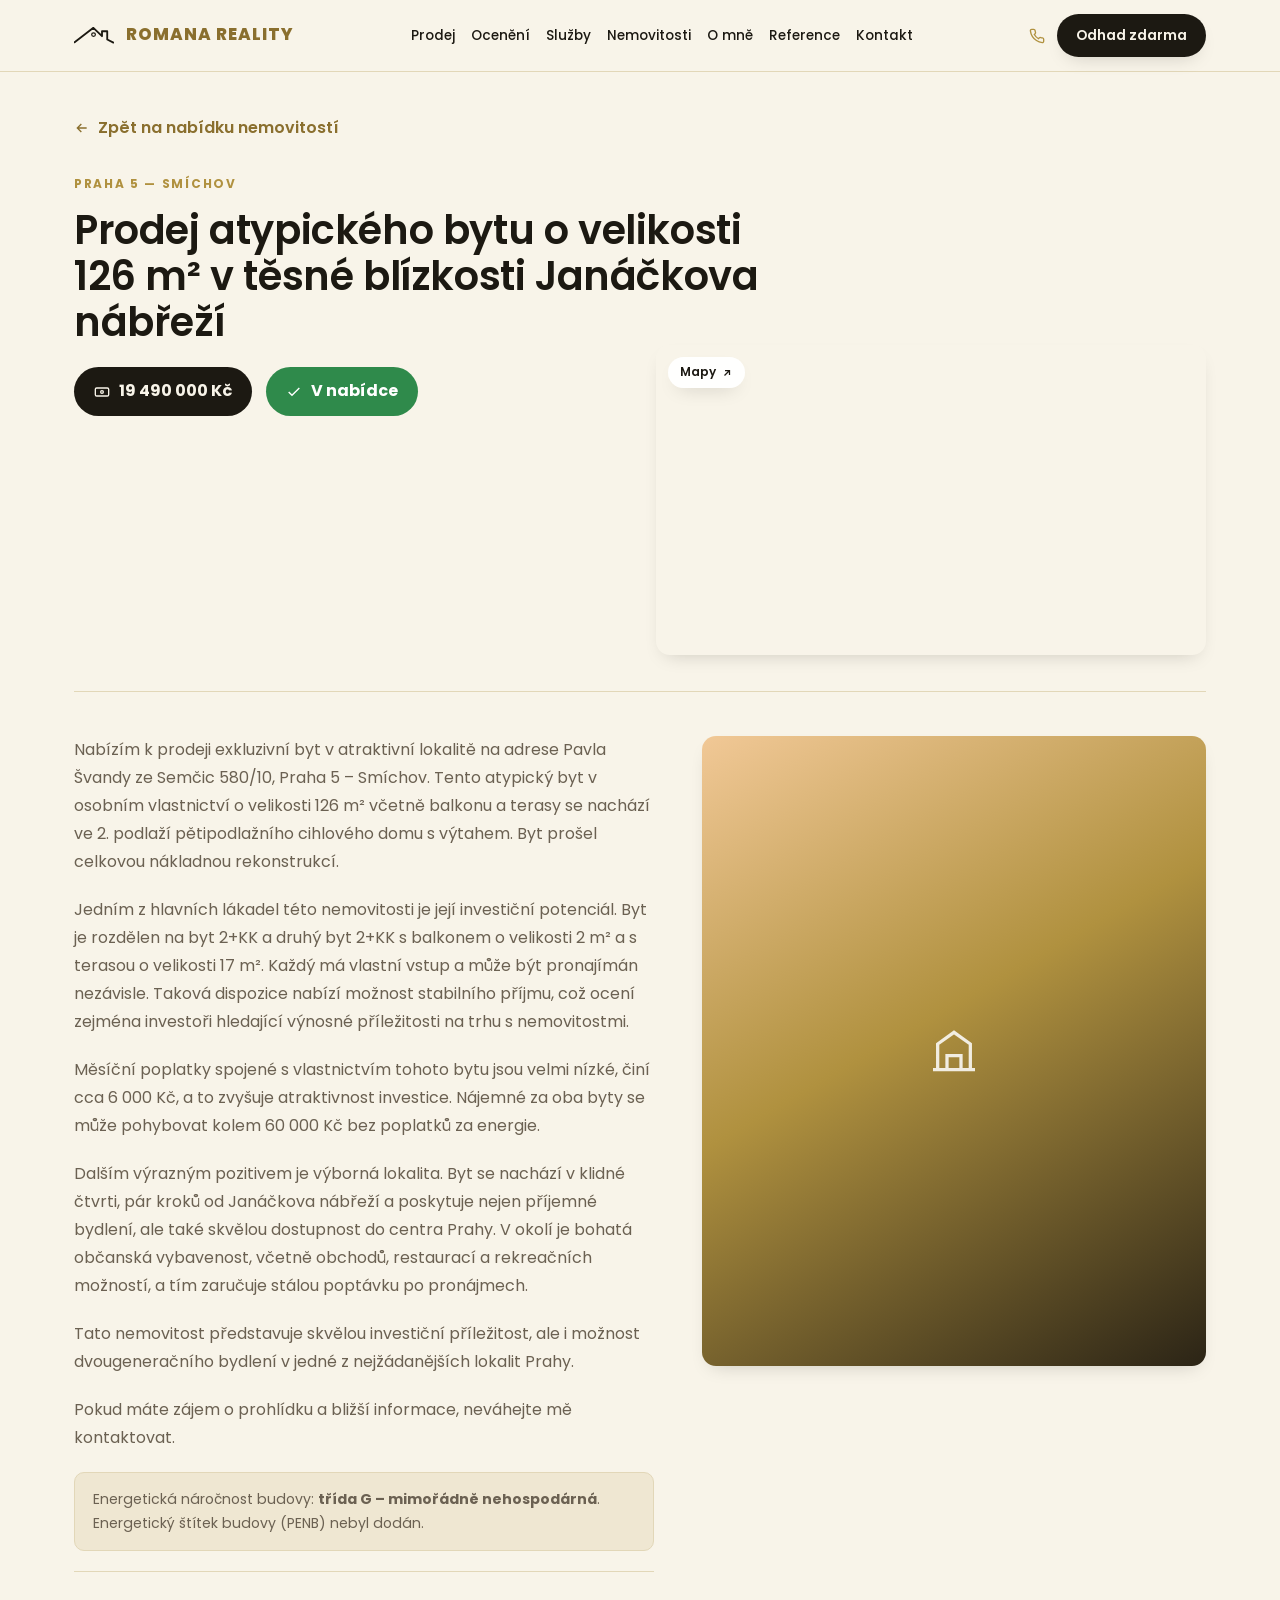
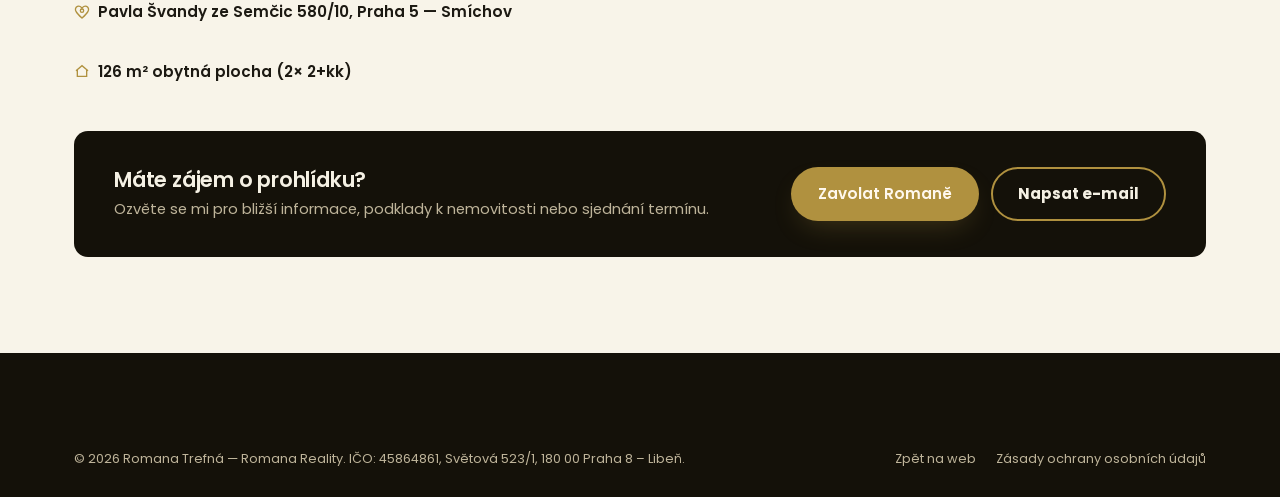
==== nemovitost-smichov-atypicky-byt.html @ fb4f18b0 "Fix header wrapping, make secondary CTA bolder, add property detail pages Tightens header spacing at" ====
<!doctype html>
<html lang="cs">
<head>
<meta charset="UTF-8" />
<meta name="viewport" content="width=device-width, initial-scale=1" />
<title>Prodej atypického bytu 126 m² u Janáčkova nábřeží | Romana Reality</title>
<meta name="description" content="Atypický byt 126 m² v osobním vlastnictví na adrese Pavla Švandy ze Semčic 580/10, Praha 5 – Smíchov. Rozdělen na dvě jednotky 2+kk s balkonem a terasou, pár kroků od Janáčkova nábřeží. Cena 19 490 000 Kč." />
<meta name="robots" content="index, follow" />
<link rel="canonical" href="https://www.romanareality.cz/nemovitost-smichov-atypicky-byt.html" />
<meta property="og:type" content="website" />
<meta property="og:title" content="Prodej atypického bytu 126 m² u Janáčkova nábřeží" />
<meta property="og:description" content="Atypický byt 126 m² v cihlovém domě s výtahem, Pavla Švandy ze Semčic 580/10, Praha 5 – Smíchov. Rozdělen na dvě jednotky 2+kk s balkonem a terasou." />
<meta property="og:url" content="https://www.romanareality.cz/nemovitost-smichov-atypicky-byt.html" />
<link rel="preconnect" href="https://fonts.googleapis.com" />
<link rel="preconnect" href="https://fonts.gstatic.com" crossorigin />
<link href="https://fonts.googleapis.com/css2?family=Poppins:ital,wght@0,300;0,400;0,500;0,600;0,700;0,800;0,900;1,500&display=swap" rel="stylesheet" />
<link rel="stylesheet" href="css/style.css" />
<link rel="stylesheet" href="css/property.css" />
<link rel="icon" href="data:image/svg+xml,%3Csvg xmlns='http://www.w3.org/2000/svg' viewBox='0 0 64 64'%3E%3Crect width='64' height='64' rx='14' fill='%23f8f4e9'/%3E%3Cpath d='M8 42 L32 13 L44 27 L44 19 L52 19 L52 34 L59 41' stroke='%23b0913f' stroke-width='5' fill='none' stroke-linecap='round' stroke-linejoin='round'/%3E%3Ccircle cx='32' cy='20' r='3.5' stroke='%23b0913f' stroke-width='3' fill='none'/%3E%3C/svg%3E" />

<script type="application/ld+json">
{
  "@context": "https://schema.org",
  "@type": "Apartment",
  "name": "Atypický byt 126 m² u Janáčkova nábřeží",
  "description": "Atypický byt 126 m² v osobním vlastnictví, rozdělen na dvě jednotky 2+kk s balkonem a terasou. Cihlový dům s výtahem, Pavla Švandy ze Semčic 580/10, Praha 5 – Smíchov.",
  "floorSize": { "@type": "QuantitativeValue", "value": "126", "unitCode": "MTK" },
  "address": {
    "@type": "PostalAddress",
    "streetAddress": "Pavla Švandy ze Semčic 580/10",
    "addressLocality": "Praha 5 – Smíchov",
    "addressCountry": "CZ"
  },
  "offers": {
    "@type": "Offer",
    "price": "19490000",
    "priceCurrency": "CZK",
    "availability": "https://schema.org/InStock",
    "url": "https://www.romanareality.cz/nemovitost-smichov-atypicky-byt.html"
  }
}
</script>
</head>
<body>

<header class="site-header">
  <div class="container">
    <a href="index.html" class="brand">
      <svg class="brand__icon" viewBox="0 0 130 55" fill="none" xmlns="http://www.w3.org/2000/svg" aria-hidden="true">
        <path d="M2 48 L63 1 L91 28 L91 12 L108 12 L108 39 L128 49" stroke="currentColor" stroke-width="6" stroke-linecap="round" stroke-linejoin="round"/>
        <circle cx="63.5" cy="23" r="6" stroke="currentColor" stroke-width="4"/>
      </svg>
      <span>
        <span class="brand__name">Romana Reality</span>
        <span class="brand__tag">20 let na realitním trhu</span>
      </span>
    </a>
    <nav class="main-nav" id="mainNav" aria-label="Hlavní navigace">
      <a href="index.html#prodej">Prodej</a>
      <a href="index.html#oceneni">Ocenění</a>
      <a href="index.html#sluzby">Služby</a>
      <a href="index.html#nemovitosti">Nemovitosti</a>
      <a href="index.html#o-mne">O mně</a>
      <a href="index.html#reference">Reference</a>
      <a href="index.html#kontakt">Kontakt</a>
    </nav>
    <div class="header-actions">
      <a class="header-phone" href="tel:+420720347693">
        <svg width="16" height="16" viewBox="0 0 24 24" fill="none" stroke="currentColor" stroke-width="2"><path d="M22 16.9v3a2 2 0 0 1-2.2 2 19.8 19.8 0 0 1-8.6-3.1 19.5 19.5 0 0 1-6-6A19.8 19.8 0 0 1 2.1 4.2 2 2 0 0 1 4.1 2h3a2 2 0 0 1 2 1.7c.1.9.3 1.8.6 2.7a2 2 0 0 1-.5 2.1L8 9.7a16 16 0 0 0 6.3 6.3l1.2-1.2a2 2 0 0 1 2.1-.5c.9.3 1.8.5 2.7.6a2 2 0 0 1 1.7 2Z"/></svg>
        <span>+420 720 347 693</span>
      </a>
      <a class="btn btn--primary btn--sm" href="index.html#oceneni">Odhad zdarma</a>
      <button class="nav-toggle" id="navToggle" aria-label="Otevřít menu" aria-expanded="false" aria-controls="mainNav">
        <span></span><span></span><span></span>
      </button>
    </div>
  </div>
</header>

<main class="property-main">
  <div class="container">
    <a class="back-link" href="index.html#nemovitosti">
      <svg width="16" height="16" viewBox="0 0 24 24" fill="none" stroke="currentColor" stroke-width="2"><path d="M19 12H5M11 18l-6-6 6-6"/></svg>
      Zpět na nabídku nemovitostí
    </a>

    <span class="eyebrow">Praha 5 &mdash; Smíchov</span>
    <h1 class="property-title">Prodej atypického bytu o velikosti 126&nbsp;m² v těsné blízkosti Janáčkova nábřeží</h1>

    <div class="property-top">
      <div>
        <div class="property-badges">
          <span class="property-badge property-badge--price">
            <svg width="16" height="16" viewBox="0 0 24 24" fill="none" stroke="currentColor" stroke-width="2"><rect x="2" y="6" width="20" height="12" rx="2"/><circle cx="12" cy="12" r="2"/></svg>
            19 490 000 Kč
          </span>
          <span class="property-badge property-badge--status">
            <svg width="16" height="16" viewBox="0 0 24 24" fill="none" stroke="currentColor" stroke-width="2"><path d="M20 6 9 17l-5-5"/></svg>
            V nabídce
          </span>
        </div>
      </div>
      <div class="property-map">
        <iframe src="https://www.google.com/maps?q=Pavla%20%C5%A0vandy%20ze%20Sem%C4%8Dic%20580/10%2C%20Praha%205%20-%20Sm%C3%ADchov&output=embed" title="Mapa: Pavla Švandy ze Semčic 580/10, Praha 5 – Smíchov" loading="lazy" referrerpolicy="no-referrer-when-downgrade"></iframe>
        <a class="listing-card__maplink" href="https://www.google.com/maps/search/?api=1&query=Pavla%20%C5%A0vandy%20ze%20Sem%C4%8Dic%20580/10%2C%20Praha%205%20-%20Sm%C3%ADchov" target="_blank" rel="noopener">
          Mapy
          <svg width="12" height="12" viewBox="0 0 24 24" fill="none" stroke="currentColor" stroke-width="2.5"><path d="M7 17 17 7M8 7h9v9"/></svg>
        </a>
      </div>
    </div>

    <hr class="property-divider" />

    <div class="property-content">
      <div class="property-text">
        <p>Nabízím k prodeji exkluzivní byt v atraktivní lokalitě na adrese Pavla Švandy ze Semčic 580/10, Praha 5 &ndash; Smíchov. Tento atypický byt v osobním vlastnictví o velikosti 126 m² včetně balkonu a terasy se nachází ve 2. podlaží pětipodlažního cihlového domu s výtahem. Byt prošel celkovou nákladnou rekonstrukcí.</p>

        <p>Jedním z hlavních lákadel této nemovitosti je její investiční potenciál. Byt je rozdělen na byt 2+KK a druhý byt 2+KK s balkonem o velikosti 2 m² a s terasou o velikosti 17 m². Každý má vlastní vstup a může být pronajímán nezávisle. Taková dispozice nabízí možnost stabilního příjmu, což ocení zejména investoři hledající výnosné příležitosti na trhu s nemovitostmi.</p>

        <p>Měsíční poplatky spojené s vlastnictvím tohoto bytu jsou velmi nízké, činí cca 6 000 Kč, a to zvyšuje atraktivnost investice. Nájemné za oba byty se může pohybovat kolem 60 000 Kč bez poplatků za energie.</p>

        <p>Dalším výrazným pozitivem je výborná lokalita. Byt se nachází v klidné čtvrti, pár kroků od Janáčkova nábřeží a poskytuje nejen příjemné bydlení, ale také skvělou dostupnost do centra Prahy. V okolí je bohatá občanská vybavenost, včetně obchodů, restaurací a rekreačních možností, a tím zaručuje stálou poptávku po pronájmech.</p>

        <p>Tato nemovitost představuje skvělou investiční příležitost, ale i možnost dvougeneračního bydlení v jedné z nejžádanějších lokalit Prahy.</p>

        <p>Pokud máte zájem o prohlídku a bližší informace, neváhejte mě kontaktovat.</p>

        <p class="property-energy">Energetická náročnost budovy: <strong>třída G &ndash; mimořádně nehospodárná</strong>. Energetický štítek budovy (PENB) nebyl dodán.</p>

        <div class="property-meta">
          <span>
            <svg width="16" height="16" viewBox="0 0 24 24" fill="none" stroke="currentColor" stroke-width="2"><path d="M12 21s-7-6.1-9-10a5 5 0 1 1 9-4 5 5 0 1 1 9 4c-2 3.9-9 10-9 10Z"/><circle cx="12" cy="10" r="2.5"/></svg>
            Pavla Švandy ze Semčic 580/10, Praha 5 &mdash; Smíchov
          </span>
          <span>
            <svg width="16" height="16" viewBox="0 0 24 24" fill="none" stroke="currentColor" stroke-width="2"><path d="M3 11.5 12 4l9 7.5M5 10v10h14V10"/></svg>
            126 m² obytná plocha (2× 2+kk)
          </span>
        </div>
      </div>

      <div class="property-photo">
        <div class="media-placeholder__fallback" role="img" aria-label="Interiér atypického bytu u Janáčkova nábřeží – ilustrační fotografie, doporučujeme nahradit reálnou">
          <svg width="56" height="56" viewBox="0 0 24 24" fill="none" stroke="currentColor" stroke-width="1.4"><path d="M3 20h18M5 20V9l7-5 7 5v11M9 20v-6h6v6"/></svg>
        </div>
      </div>
    </div>

    <div class="property-cta">
      <div>
        <h3>Máte zájem o prohlídku?</h3>
        <p>Ozvěte se mi pro bližší informace, podklady k nemovitosti nebo sjednání termínu.</p>
      </div>
      <div class="property-cta__actions">
        <a class="btn btn--accent" href="tel:+420720347693">Zavolat Romaně</a>
        <a class="btn btn--outline" href="mailto:romana@romanareality.cz?subject=Atypick%C3%BD%20byt%20126%20m%C2%B2%20u%20Jan%C3%A1%C4%8Dkova%20n%C3%A1b%C5%99e%C5%BE%C3%AD">Napsat e-mail</a>
      </div>
    </div>
  </div>
</main>

<footer class="site-footer">
  <div class="container">
    <div class="footer-bottom" style="border-top:none;margin-top:0;">
      <span class="footer-bottom__legal">© <span id="year"></span> Romana Trefná — Romana Reality. IČO: 45864861, Světová 523/1, 180 00 Praha 8 – Libeň.</span>
      <div class="footer-bottom__links">
        <a href="index.html">Zpět na web</a>
        <a href="privacy.html">Zásady ochrany osobních údajů</a>
      </div>
    </div>
  </div>
</footer>

<script>document.getElementById("year").textContent = new Date().getFullYear();
document.getElementById("navToggle")?.addEventListener("click", function () {
  var nav = document.getElementById("mainNav");
  var open = nav.classList.toggle("is-open");
  this.setAttribute("aria-expanded", open ? "true" : "false");
});</script>
</body>
</html>
---- css/style.css ----
/* ==========================================================================
   Romana Reality — design tokens & base styles
   Brand: cream + deep navy + bold terracotta accent (bolder version of the
   original muted palette, same hue family)
   ========================================================================== */

:root {
  /* Backgrounds — matches the client's printed materials (cedule/banner) */
  --cream: #f8f4e9;
  --cream-2: #efe7d2;
  --navy: #141109;
  --navy-2: #1e1a10;
  --navy-3: #2b2416;

  /* Text */
  --ink: #1c1912;
  --ink-soft: #6b6152;
  --on-navy: #f5f1e4;
  --on-navy-soft: #beb49a;

  /* Accent — the client's brand gold, sampled from her print logo */
  --accent: #b0913f;
  --accent-dark: #8a6f2e;
  --accent-light: #d3b876;
  --accent-glow: rgba(176, 145, 63, 0.3);

  /* Structure */
  --border: #e2d7b8;
  --border-dark: #3a3320;
  --radius: 14px;
  --radius-sm: 10px;
  --shadow: 0 20px 45px -20px rgba(20, 17, 9, 0.4);
  --shadow-sm: 0 8px 20px -10px rgba(20, 17, 9, 0.22);

  --font-serif: "Poppins", "Montserrat", -apple-system, BlinkMacSystemFont, "Segoe UI", sans-serif;
  --font-sans: "Poppins", -apple-system, BlinkMacSystemFont, "Segoe UI", sans-serif;

  --container: 1180px;
}

* {
  box-sizing: border-box;
}

html {
  scroll-behavior: smooth;
}

body {
  margin: 0;
  font-family: var(--font-sans);
  color: var(--ink);
  background: var(--cream);
  line-height: 1.55;
  -webkit-font-smoothing: antialiased;
}

img {
  max-width: 100%;
  display: block;
}

a {
  color: inherit;
  text-decoration: none;
}

h1, h2, h3, h4 {
  font-family: var(--font-serif);
  line-height: 1.15;
  margin: 0;
  font-weight: 600;
  letter-spacing: -0.01em;
}

p {
  margin: 0;
}

ul {
  margin: 0;
  padding: 0;
  list-style: none;
}

button {
  font-family: inherit;
  cursor: pointer;
}

.container {
  max-width: var(--container);
  margin: 0 auto;
  padding: 0 24px;
}

.section {
  padding: 96px 0;
}

.section--tight {
  padding: 72px 0;
}

.section--navy {
  background: var(--navy);
  color: var(--on-navy);
}

.section--alt {
  background: var(--cream-2);
}

.eyebrow {
  display: inline-block;
  font-family: var(--font-sans);
  font-size: 0.75rem;
  font-weight: 700;
  letter-spacing: 0.14em;
  text-transform: uppercase;
  color: var(--accent);
  margin-bottom: 14px;
}

.section--navy .eyebrow {
  color: var(--accent-light);
}

h2.section-title {
  font-size: clamp(2rem, 3.2vw, 2.75rem);
  max-width: 720px;
}

.section-lede {
  margin-top: 18px;
  max-width: 620px;
  color: var(--ink-soft);
  font-size: 1.05rem;
}

.section--navy .section-lede {
  color: var(--on-navy-soft);
}

.section-head {
  margin-bottom: 48px;
}

.section-head--split {
  display: flex;
  justify-content: space-between;
  align-items: flex-end;
  gap: 24px;
  flex-wrap: wrap;
}

/* ---------- Buttons ---------- */
.btn {
  display: inline-flex;
  align-items: center;
  gap: 8px;
  padding: 14px 26px;
  border-radius: 999px;
  font-size: 0.95rem;
  font-weight: 600;
  border: 1px solid transparent;
  transition: transform 0.15s ease, box-shadow 0.2s ease, background 0.2s ease, color 0.2s ease;
  white-space: nowrap;
}

.btn:hover {
  transform: translateY(-1px);
}

.btn--primary {
  background: var(--ink);
  color: var(--cream);
  box-shadow: var(--shadow-sm);
}

.btn--primary:hover {
  background: #100c08;
  box-shadow: 0 10px 24px -8px var(--accent-glow);
}

.btn--outline {
  background: transparent;
  border-width: 2px;
  border-color: var(--accent);
  color: var(--ink);
  font-weight: 700;
  padding: 13px 25px;
}

.section--navy .btn--outline {
  color: var(--on-navy);
}

.btn--outline:hover {
  background: var(--accent);
  border-color: var(--accent);
  color: #fff8ee;
}

.section--navy .btn--outline:hover {
  background: var(--accent);
  color: var(--navy);
}

.btn--accent {
  background: var(--accent);
  color: #fff8ee;
  box-shadow: 0 12px 28px -10px var(--accent-glow);
}

.btn--accent:hover {
  background: var(--accent-dark);
}

.btn--sm {
  padding: 10px 18px;
  font-size: 0.85rem;
}

.btn--link {
  background: none;
  border: none;
  padding: 0;
  font-weight: 600;
  color: var(--accent-dark);
  display: inline-flex;
  align-items: center;
  gap: 6px;
}

.btn--link:hover {
  color: var(--accent);
}

/* ---------- Top utility bar ---------- */
.topbar {
  background: var(--navy);
  color: var(--on-navy-soft);
  font-size: 0.8rem;
}

.topbar .container {
  display: flex;
  justify-content: space-between;
  align-items: center;
  padding-top: 9px;
  padding-bottom: 9px;
  gap: 16px;
  flex-wrap: wrap;
}

.topbar__claim {
  font-weight: 600;
  color: var(--on-navy);
}

.topbar__meta {
  display: flex;
  gap: 22px;
  flex-wrap: wrap;
}

.topbar__meta a {
  display: inline-flex;
  align-items: center;
  gap: 6px;
}

.topbar__meta a:hover {
  color: var(--accent-light);
}

/* ---------- Header ---------- */
.site-header {
  background: var(--cream);
  border-bottom: 1px solid var(--border);
  position: sticky;
  top: 0;
  z-index: 50;
}

.site-header .container {
  display: flex;
  align-items: center;
  justify-content: space-between;
  padding-top: 14px;
  padding-bottom: 14px;
  gap: 24px;
}

.brand {
  display: flex;
  align-items: center;
  gap: 12px;
}

.brand__icon {
  width: 40px;
  height: 18px;
  color: var(--ink);
  flex-shrink: 0;
}

.brand__name {
  font-family: var(--font-serif);
  font-weight: 800;
  font-size: 1.05rem;
  line-height: 1.1;
  letter-spacing: 0.06em;
  text-transform: uppercase;
  color: var(--accent-dark);
}

.brand__tag {
  display: block;
  font-family: var(--font-sans);
  font-size: 0.63rem;
  letter-spacing: 0.1em;
  color: var(--ink-soft);
  text-transform: uppercase;
  margin-top: 3px;
}

.main-nav {
  display: flex;
  gap: 30px;
}

.main-nav a {
  font-size: 0.92rem;
  font-weight: 500;
  color: var(--ink);
  position: relative;
  padding: 4px 0;
}

.main-nav a:hover {
  color: var(--accent-dark);
}

.header-actions {
  display: flex;
  align-items: center;
  gap: 20px;
}

.header-phone {
  display: flex;
  align-items: center;
  gap: 8px;
  font-weight: 600;
  font-size: 0.92rem;
}

.header-phone svg {
  color: var(--accent);
}

.nav-toggle {
  display: none;
  background: none;
  border: none;
  padding: 6px;
}

@media (max-width: 1320px) {
  .site-header .container {
    gap: 16px;
  }

  .main-nav {
    gap: 16px;
  }

  .main-nav a {
    font-size: 0.85rem;
  }

  .header-actions {
    gap: 12px;
  }

  .brand__tag {
    display: none;
  }

  .header-phone span {
    display: none;
  }
}

.nav-toggle span {
  display: block;
  width: 22px;
  height: 2px;
  background: var(--ink);
  margin: 5px 0;
  transition: 0.2s;
}

/* ---------- Hero ---------- */
.hero {
  position: relative;
  overflow: hidden;
  padding: 72px 0 96px;
  background-image: linear-gradient(100deg, rgba(248, 244, 233, 0.97) 0%, rgba(248, 244, 233, 0.86) 40%, rgba(248, 244, 233, 0.97) 75%), url("../images/hero-texture.jpg");
  background-size: auto 100%, cover;
  background-position: left center, left 30%;
  background-repeat: no-repeat;
}

.hero::before {
  content: "";
  position: absolute;
  top: -120px;
  right: -160px;
  width: 560px;
  height: 560px;
  background: radial-gradient(circle, var(--accent-glow), transparent 70%);
  pointer-events: none;
}

.hero .container {
  display: grid;
  grid-template-columns: 1.05fr 0.95fr;
  gap: 56px;
  align-items: center;
  position: relative;
}

.hero__eyebrow {
  color: var(--accent-dark);
  font-weight: 700;
  letter-spacing: 0.12em;
  text-transform: uppercase;
  font-size: 0.78rem;
  margin-bottom: 18px;
  display: block;
}

.hero h1 {
  font-size: clamp(2.4rem, 4vw, 3.4rem);
}

.hero h1 em {
  font-style: normal;
  color: var(--accent-dark);
  font-weight: 800;
}

.hero__lede {
  margin-top: 22px;
  font-size: 1.08rem;
  color: var(--ink-soft);
  max-width: 520px;
}

.hero__ctas {
  display: flex;
  gap: 14px;
  margin-top: 32px;
  flex-wrap: wrap;
}

.hero__facts {
  margin-top: 40px;
  display: grid;
  grid-template-columns: 1fr 1fr;
  gap: 14px 32px;
  max-width: 460px;
}

.hero__facts li {
  display: flex;
  align-items: center;
  gap: 10px;
  font-size: 0.92rem;
  font-weight: 500;
}

.hero__facts svg {
  color: var(--accent);
  flex-shrink: 0;
}

.hero__media {
  position: relative;
}

.media-placeholder {
  border-radius: var(--radius);
  overflow: hidden;
  box-shadow: var(--shadow);
  position: relative;
}

.media-placeholder img {
  width: 100%;
  height: auto;
  display: block;
  object-fit: cover;
}

.media-placeholder__fallback {
  aspect-ratio: 4/5;
  background: linear-gradient(150deg, #f1c896 0%, var(--accent) 45%, var(--navy-3) 100%);
  display: flex;
  align-items: center;
  justify-content: center;
  color: rgba(255, 255, 255, 0.85);
}

.media-placeholder__caption {
  position: absolute;
  bottom: 12px;
  left: 12px;
  background: rgba(15, 20, 40, 0.72);
  color: #fff;
  font-size: 0.7rem;
  letter-spacing: 0.04em;
  padding: 6px 12px;
  border-radius: 999px;
}

.hero__badge {
  position: absolute;
  left: -20px;
  bottom: -28px;
  background: var(--cream);
  border: 1px solid var(--border);
  border-radius: var(--radius-sm);
  padding: 18px 22px;
  box-shadow: var(--shadow);
  min-width: 200px;
}

.hero__badge .eyebrow {
  font-size: 0.65rem;
  margin-bottom: 6px;
}

.hero__badge strong {
  font-family: var(--font-serif);
  font-size: 1.9rem;
  display: block;
  color: var(--ink);
}

.hero__badge span {
  font-size: 0.78rem;
  color: var(--ink-soft);
}

/* ---------- Card grids ---------- */
.grid {
  display: grid;
  gap: 22px;
}

.grid--3 {
  grid-template-columns: repeat(3, 1fr);
}

.grid--2 {
  grid-template-columns: repeat(2, 1fr);
}

.grid--4 {
  grid-template-columns: repeat(4, 1fr);
}

.card {
  background: var(--cream);
  border: 1px solid var(--border);
  border-radius: var(--radius);
  padding: 30px;
  transition: box-shadow 0.2s ease, transform 0.2s ease, border-color 0.2s ease;
}

.card:hover {
  box-shadow: var(--shadow-sm);
  border-color: var(--accent-light);
  transform: translateY(-2px);
}

.card--cta {
  background: var(--navy);
  color: var(--on-navy);
  display: flex;
  flex-direction: column;
  justify-content: center;
  align-items: flex-start;
  gap: 12px;
}

.card--cta h3 {
  color: var(--on-navy);
}

.icon-badge {
  width: 46px;
  height: 46px;
  border-radius: 50%;
  border: 1px solid var(--border);
  display: flex;
  align-items: center;
  justify-content: center;
  color: var(--accent-dark);
  margin-bottom: 18px;
}

.service-card {
  position: relative;
}

.service-card__arrow {
  position: absolute;
  top: 28px;
  right: 26px;
  color: var(--ink-soft);
}

.service-card h3 {
  font-size: 1.15rem;
  margin-bottom: 8px;
}

.service-card p {
  color: var(--ink-soft);
  font-size: 0.94rem;
}

.why-card h3 {
  font-size: 1.1rem;
  margin: 4px 0 8px;
}

.why-card p {
  color: var(--ink-soft);
  font-size: 0.94rem;
}

/* ---------- About ---------- */
.about {
  display: grid;
  grid-template-columns: 0.85fr 1.15fr;
  gap: 60px;
  align-items: center;
}

.about h2 {
  font-size: clamp(1.9rem, 3vw, 2.5rem);
}

.about p {
  color: var(--ink-soft);
  margin-top: 18px;
  max-width: 540px;
}

.about .btn {
  margin-top: 26px;
}

/* ---------- Valuation / oceneni ---------- */
.valuation {
  display: grid;
  grid-template-columns: 0.85fr 1.15fr;
  gap: 56px;
  align-items: flex-start;
}

.valuation h2 {
  font-size: clamp(1.9rem, 3vw, 2.5rem);
}

.valuation p.lede {
  color: var(--ink-soft);
  margin-top: 18px;
  max-width: 460px;
}

.valuation__points {
  margin-top: 22px;
  display: grid;
  gap: 10px;
  color: var(--ink-soft);
  font-size: 0.94rem;
}

.valuation__points li::before {
  content: "·";
  color: var(--accent);
  margin-right: 8px;
  font-weight: 700;
}

.wizard {
  background: var(--cream);
  border: 1px solid var(--border);
  border-radius: var(--radius);
  padding: 32px;
  box-shadow: var(--shadow-sm);
}

.wizard__head {
  display: flex;
  justify-content: space-between;
  align-items: baseline;
  font-size: 0.8rem;
  color: var(--ink-soft);
  font-weight: 600;
  letter-spacing: 0.04em;
  text-transform: uppercase;
}

.wizard__progress {
  height: 4px;
  background: var(--border);
  border-radius: 999px;
  margin: 14px 0 26px;
  overflow: hidden;
}

.wizard__progress-bar {
  height: 100%;
  width: 20%;
  background: var(--ink);
  border-radius: 999px;
  transition: width 0.25s ease;
}

.wizard__question {
  font-size: 1.05rem;
  font-weight: 600;
  margin-bottom: 16px;
}

.wizard__options {
  display: grid;
  grid-template-columns: repeat(3, 1fr);
  gap: 12px;
}

.wizard__options.wizard__options--2 {
  grid-template-columns: repeat(2, 1fr);
}

.option-btn {
  border: 1px solid var(--border);
  background: transparent;
  border-radius: var(--radius-sm);
  padding: 16px 12px;
  text-align: center;
  font-size: 0.92rem;
  font-family: var(--font-serif);
  transition: border-color 0.15s, background 0.15s;
}

.option-btn:hover {
  border-color: var(--accent);
}

.option-btn.is-selected {
  border-color: var(--accent);
  background: rgba(224, 101, 31, 0.08);
  color: var(--accent-dark);
}

.wizard__params {
  display: none;
}

.wizard__params.is-active {
  display: grid;
  grid-template-columns: 1fr 1fr;
  gap: 0 16px;
}

.wizard__field {
  margin-bottom: 16px;
}

.wizard__field label {
  display: block;
  font-size: 0.85rem;
  color: var(--ink-soft);
  margin-bottom: 6px;
}

.wizard__field input,
.wizard__field select {
  width: 100%;
  padding: 12px 14px;
  border-radius: var(--radius-sm);
  border: 1px solid var(--border);
  background: #fff;
  font-family: inherit;
  font-size: 0.95rem;
}

.wizard__field input:focus,
.wizard__field select:focus,
.option-btn:focus-visible {
  outline: 2px solid var(--accent);
  outline-offset: 1px;
}

.wizard__nav {
  display: flex;
  justify-content: space-between;
  align-items: center;
  margin-top: 24px;
}

.wizard__step {
  display: none;
}

.wizard__step.is-active {
  display: block;
}

.wizard__success {
  text-align: center;
  padding: 20px 0;
}

.wizard__success h3 {
  font-size: 1.3rem;
  margin-bottom: 10px;
}

.wizard__success p {
  color: var(--ink-soft);
}

/* ---------- Process steps (dark) ---------- */
.process-head {
  display: grid;
  grid-template-columns: 1fr 1fr;
  gap: 40px;
  align-items: end;
  margin-bottom: 48px;
}

.process-head h2 {
  color: var(--on-navy);
  font-size: clamp(2rem, 3.2vw, 2.75rem);
}

.process-head p {
  color: var(--on-navy-soft);
}

.steps {
  display: grid;
  grid-template-columns: repeat(4, 1fr);
  border: 1px solid var(--border-dark);
  border-radius: var(--radius);
  overflow: hidden;
}

.step {
  padding: 34px 28px;
  border-right: 1px solid var(--border-dark);
  border-bottom: 1px solid var(--border-dark);
}

.step:nth-child(4n) {
  border-right: none;
}

.step:nth-child(n+5) {
  border-bottom: none;
}

.step__num {
  font-family: var(--font-serif);
  color: var(--accent-light);
  font-size: 1.1rem;
  margin-bottom: 14px;
}

.step h3 {
  color: var(--on-navy);
  font-size: 1.05rem;
  margin-bottom: 8px;
}

.step p {
  color: var(--on-navy-soft);
  font-size: 0.88rem;
}

/* ---------- Listings ---------- */
.listing-card {
  display: block;
  border-radius: var(--radius);
  overflow: hidden;
  border: 1px solid var(--border);
  background: #fff;
  transition: box-shadow 0.2s ease, transform 0.2s ease, border-color 0.2s ease;
}

.listing-card:hover {
  box-shadow: var(--shadow-sm);
  border-color: var(--accent-light);
  transform: translateY(-2px);
}

.listing-card__media {
  position: relative;
  aspect-ratio: 4/3;
}

.listing-card__media .media-placeholder__fallback {
  aspect-ratio: auto;
  height: 100%;
}

.listing-tag {
  position: absolute;
  top: 14px;
  left: 14px;
  font-size: 0.7rem;
  font-weight: 700;
  letter-spacing: 0.04em;
  text-transform: uppercase;
  padding: 6px 12px;
  border-radius: 999px;
  background: var(--accent);
  color: #fff;
}

.listing-tag.is-reserved {
  background: var(--navy);
}

.listing-card__map {
  position: relative;
  aspect-ratio: 4/3;
  background: var(--cream-2);
}

.listing-card__map iframe {
  width: 100%;
  height: 100%;
  border: 0;
  display: block;
}

.listing-card__map .listing-tag {
  left: auto;
  right: 14px;
}

.listing-card__maplink {
  position: absolute;
  top: 14px;
  left: 14px;
  z-index: 1;
  display: inline-flex;
  align-items: center;
  gap: 5px;
  background: rgba(255, 255, 255, 0.95);
  color: var(--ink);
  font-size: 0.75rem;
  font-weight: 600;
  padding: 6px 12px;
  border-radius: 999px;
  box-shadow: var(--shadow-sm);
}

.listing-card__maplink:hover {
  color: var(--accent-dark);
}

.listing-card__body {
  padding: 20px 22px 24px;
}

.listing-card__loc {
  font-size: 0.82rem;
  color: var(--ink-soft);
  margin-bottom: 6px;
}

.listing-card__title {
  font-size: 1.1rem;
  margin-bottom: 10px;
}

.listing-card__desc {
  font-size: 0.86rem;
  color: var(--ink-soft);
  margin-bottom: 14px;
}

.listing-card__meta {
  display: flex;
  justify-content: space-between;
  font-size: 0.85rem;
  color: var(--ink-soft);
  border-top: 1px solid var(--border);
  padding-top: 12px;
}

/* ---------- Testimonials ---------- */
.testimonial-feature {
  background: var(--cream);
  border: 1px solid var(--border);
  border-radius: var(--radius);
  padding: 44px;
  margin-bottom: 26px;
}

.testimonial-feature blockquote {
  font-family: var(--font-serif);
  font-size: 1.4rem;
  line-height: 1.4;
  margin: 0 0 20px;
}

.testimonial-feature__quote-mark {
  color: var(--accent);
  font-family: var(--font-serif);
  font-size: 2.4rem;
  line-height: 1;
  display: block;
  margin-bottom: 6px;
}

.testimonial-feature cite {
  font-style: normal;
  color: var(--ink-soft);
  font-size: 0.9rem;
}

.testimonial-controls {
  display: flex;
  align-items: center;
  gap: 10px;
  margin-top: 22px;
}

.carousel-btn {
  width: 38px;
  height: 38px;
  border-radius: 50%;
  border: 1px solid var(--border);
  background: transparent;
  display: flex;
  align-items: center;
  justify-content: center;
}

.carousel-btn:hover {
  border-color: var(--accent);
  color: var(--accent-dark);
}

.testimonial-counter {
  font-size: 0.85rem;
  color: var(--ink-soft);
}

.testimonial-card {
  position: relative;
  border: 1px solid var(--border);
  border-radius: var(--radius);
  padding: 26px;
  background: var(--cream);
}

.testimonial-card__avatar {
  position: absolute;
  top: 22px;
  right: 22px;
  width: 34px;
  height: 34px;
  border-radius: 50%;
  background: var(--navy);
  color: var(--accent-light);
  display: flex;
  align-items: center;
  justify-content: center;
}

.testimonial-card .testimonial-feature__quote-mark {
  font-size: 1.6rem;
  margin-bottom: 4px;
}

.testimonial-card p {
  font-size: 0.94rem;
  margin-bottom: 14px;
}

.testimonial-card cite {
  display: block;
  font-style: normal;
  font-size: 0.82rem;
  color: var(--ink-soft);
  margin-bottom: 10px;
}

/* ---------- Consultation / kontakt ---------- */
.consult {
  display: grid;
  grid-template-columns: 1fr 1fr;
  gap: 48px;
  align-items: flex-start;
}

.consult h2 {
  font-size: clamp(1.9rem, 3vw, 2.5rem);
}

.consult p.lede {
  color: var(--ink-soft);
  margin-top: 16px;
  max-width: 420px;
}

.contact-option {
  display: flex;
  align-items: center;
  gap: 16px;
  border: 1px solid var(--border);
  border-radius: var(--radius);
  padding: 20px 22px;
  margin-top: 16px;
  transition: border-color 0.2s;
}

.contact-option:hover {
  border-color: var(--accent);
}

.contact-option .icon-badge {
  margin-bottom: 0;
}

.contact-option strong {
  display: block;
  font-size: 0.98rem;
}

.contact-option span {
  color: var(--ink-soft);
  font-size: 0.88rem;
}

.booking-card {
  border: 1px solid var(--border);
  border-radius: var(--radius);
  overflow: hidden;
}

.booking-card__head {
  display: flex;
  align-items: center;
  gap: 10px;
  padding: 18px 24px;
  border-bottom: 1px solid var(--border);
  font-weight: 600;
}

.booking-card__body {
  padding: 60px 40px;
  text-align: center;
}

.booking-card__body p {
  color: var(--ink-soft);
  margin-bottom: 22px;
}

/* ---------- FAQ ---------- */
.faq {
  display: grid;
  grid-template-columns: 0.9fr 1.1fr;
  gap: 56px;
}

.faq h2 {
  font-size: clamp(1.9rem, 3vw, 2.5rem);
}

.faq p.lede {
  color: var(--ink-soft);
  margin-top: 16px;
  max-width: 380px;
}

.faq-item {
  border-bottom: 1px solid var(--border);
}

.faq-item__q {
  width: 100%;
  background: none;
  border: none;
  display: flex;
  justify-content: space-between;
  align-items: center;
  padding: 20px 0;
  text-align: left;
  font-family: var(--font-serif);
  font-size: 1.02rem;
}

.faq-item__q svg {
  transition: transform 0.2s ease;
  flex-shrink: 0;
  margin-left: 16px;
  color: var(--accent-dark);
}

.faq-item.is-open .faq-item__q svg {
  transform: rotate(180deg);
}

.faq-item__a {
  max-height: 0;
  overflow: hidden;
  transition: max-height 0.25s ease;
}

.faq-item__a p {
  padding-bottom: 20px;
  color: var(--ink-soft);
  font-size: 0.95rem;
  max-width: 620px;
}

/* ---------- Final CTA ---------- */
.final-cta .container {
  display: grid;
  grid-template-columns: 1.3fr 1fr;
  gap: 32px;
  align-items: center;
}

.final-cta h2 {
  color: var(--on-navy);
  font-size: clamp(1.9rem, 3vw, 2.6rem);
  max-width: 620px;
}

.final-cta__actions {
  display: flex;
  flex-direction: column;
  gap: 14px;
  align-items: flex-start;
}

.final-cta__call {
  display: flex;
  align-items: center;
  gap: 8px;
  color: var(--on-navy);
  font-weight: 600;
}

.final-cta__call svg {
  color: var(--accent-light);
}

/* ---------- Footer ---------- */
.site-footer {
  background: var(--navy);
  color: var(--on-navy-soft);
  padding: 72px 0 28px;
}

.footer-grid {
  display: grid;
  grid-template-columns: 1.4fr 1fr 1fr;
  gap: 40px;
}

.footer-grid .brand__name {
  color: var(--accent-light);
}

.footer-grid .brand__tag {
  color: var(--on-navy-soft);
}

.footer-grid .brand__icon {
  color: var(--accent-light);
}

.footer-about {
  margin-top: 18px;
  max-width: 340px;
  font-size: 0.9rem;
}

.footer-col h4 {
  font-family: var(--font-sans);
  font-size: 0.75rem;
  letter-spacing: 0.12em;
  text-transform: uppercase;
  color: var(--on-navy);
  margin-bottom: 18px;
}

.footer-col li {
  margin-bottom: 12px;
  font-size: 0.9rem;
}

.footer-col a:hover {
  color: var(--accent-light);
}

.footer-bottom {
  border-top: 1px solid var(--border-dark);
  margin-top: 56px;
  padding-top: 24px;
  display: flex;
  justify-content: space-between;
  align-items: center;
  gap: 16px;
  flex-wrap: wrap;
  font-size: 0.8rem;
}

.footer-bottom__legal {
  color: var(--on-navy-soft);
}

.footer-bottom__links {
  display: flex;
  gap: 20px;
  flex-wrap: wrap;
}

.footer-bottom__links a:hover,
.footer-bottom__links button:hover {
  color: var(--accent-light);
}

.footer-bottom__links button {
  background: none;
  border: none;
  color: inherit;
  font-size: 0.8rem;
  padding: 0;
}

/* ---------- Cookie banner ---------- */
.cookie-banner {
  position: fixed;
  bottom: 18px;
  left: 18px;
  right: 18px;
  max-width: 640px;
  margin: 0 auto;
  background: var(--navy);
  color: var(--on-navy);
  border-radius: var(--radius);
  box-shadow: var(--shadow);
  padding: 22px 26px;
  display: flex;
  gap: 18px;
  align-items: center;
  flex-wrap: wrap;
  z-index: 100;
  transition: transform 0.3s ease, opacity 0.3s ease;
}

.cookie-banner[hidden] {
  display: none;
}

.cookie-banner p {
  font-size: 0.86rem;
  color: var(--on-navy-soft);
  flex: 1 1 280px;
}

.cookie-banner__actions {
  display: flex;
  gap: 10px;
  flex-wrap: wrap;
}

.legal-page {
  padding: 64px 0 96px;
}

.legal-page .container {
  max-width: 780px;
}

.legal-page h1 {
  font-size: clamp(2rem, 3.5vw, 2.6rem);
  margin-bottom: 10px;
}

.legal-page .updated {
  color: var(--ink-soft);
  font-size: 0.9rem;
  margin-bottom: 40px;
  display: block;
}

.legal-page h2 {
  font-size: 1.35rem;
  margin-top: 40px;
  margin-bottom: 14px;
}

.legal-page h3 {
  font-size: 1.05rem;
  margin-top: 24px;
  margin-bottom: 8px;
}

.legal-page p,
.legal-page li {
  color: var(--ink-soft);
  font-size: 0.98rem;
  margin-bottom: 12px;
}

.legal-page ul,
.legal-page ol {
  margin: 12px 0 18px;
  padding-left: 22px;
}

.legal-page ul {
  list-style: disc;
}

.legal-page ol {
  list-style: decimal;
}

.legal-page strong {
  color: var(--ink);
}

.back-link {
  display: flex;
  width: fit-content;
  align-items: center;
  gap: 8px;
  margin-bottom: 30px;
  font-weight: 600;
  color: var(--accent-dark);
}

/* ---------- Responsive ---------- */
@media (max-width: 980px) {
  .hero .container,
  .about,
  .valuation,
  .consult,
  .faq {
    grid-template-columns: 1fr;
  }

  .hero__media {
    order: -1;
  }

  .process-head {
    grid-template-columns: 1fr;
  }

  .steps {
    grid-template-columns: repeat(2, 1fr);
  }

  .step:nth-child(4n) {
    border-right: 1px solid var(--border-dark);
  }

  .step:nth-child(2n) {
    border-right: none;
  }

  .grid--3,
  .grid--4 {
    grid-template-columns: repeat(2, 1fr);
  }

  .final-cta .container {
    grid-template-columns: 1fr;
  }

  .footer-grid {
    grid-template-columns: 1fr 1fr;
  }
}

@media (max-width: 720px) {
  .site-header .container {
    position: relative;
    flex-wrap: wrap;
  }

  .main-nav {
    position: absolute;
    top: 100%;
    left: 0;
    right: 0;
    background: var(--cream);
    border-bottom: 1px solid var(--border);
    flex-direction: column;
    padding: 18px 24px 24px;
    gap: 16px;
    display: none;
    box-shadow: var(--shadow-sm);
  }

  .brand__name {
    font-size: 1.05rem;
  }

  .main-nav.is-open {
    display: flex;
  }

  .nav-toggle {
    display: block;
  }

  .header-phone span {
    display: none;
  }

  .grid--3,
  .grid--4,
  .grid--2 {
    grid-template-columns: 1fr;
  }

  .steps {
    grid-template-columns: 1fr;
  }

  .step {
    border-right: none !important;
  }

  .wizard__options {
    grid-template-columns: repeat(2, 1fr);
  }

  .wizard__params.is-active {
    grid-template-columns: 1fr;
  }

  .hero__facts {
    grid-template-columns: 1fr;
  }

  .footer-grid {
    grid-template-columns: 1fr;
  }

  .section {
    padding: 64px 0;
  }

  .hero__badge {
    position: static;
    margin-top: -40px;
  }
}
---- css/property.css ----
/* ---------- Property detail page ---------- */
.property-main {
  padding: 44px 0 96px;
}

.property-title {
  font-size: clamp(1.8rem, 3.2vw, 2.5rem);
  max-width: 780px;
}

.property-badges {
  display: flex;
  flex-wrap: wrap;
  gap: 14px;
  margin: 22px 0;
}

.property-badge {
  display: inline-flex;
  align-items: center;
  gap: 9px;
  padding: 12px 20px;
  border-radius: 999px;
  font-weight: 700;
  font-size: 1rem;
}

.property-badge--price {
  background: var(--ink);
  color: var(--cream);
}

.property-badge--status {
  background: #2f8a4b;
  color: #fff;
}

.property-top {
  display: grid;
  grid-template-columns: 1fr 1fr;
  gap: 32px;
  align-items: start;
  margin-bottom: 36px;
}

.property-map {
  position: relative;
  aspect-ratio: 16/9;
  border-radius: var(--radius);
  overflow: hidden;
  box-shadow: var(--shadow-sm);
}

.property-map iframe {
  width: 100%;
  height: 100%;
  border: 0;
  display: block;
}

.property-map .listing-card__maplink {
  top: 12px;
  left: 12px;
}

.property-divider {
  border: none;
  border-top: 1px solid var(--border);
  margin: 0 0 44px;
}

.property-content {
  display: grid;
  grid-template-columns: 1.15fr 1fr;
  gap: 48px;
  align-items: start;
}

.property-text p {
  color: var(--ink-soft);
  line-height: 1.75;
  margin-bottom: 20px;
}

.property-text ul {
  margin: 0 0 20px 22px;
  list-style: disc;
  color: var(--ink-soft);
}

.property-text li {
  margin-bottom: 8px;
  line-height: 1.6;
}

.property-photo {
  position: sticky;
  top: 96px;
  border-radius: var(--radius);
  overflow: hidden;
  box-shadow: var(--shadow-sm);
}

.property-photo .media-placeholder__fallback {
  aspect-ratio: 4/5;
}

.property-energy {
  margin-top: 4px;
  margin-bottom: 20px;
  font-size: 0.88rem;
  color: var(--ink-soft);
  background: var(--cream-2);
  border: 1px solid var(--border);
  padding: 14px 18px;
  border-radius: var(--radius-sm);
}

.property-meta {
  display: flex;
  gap: 36px;
  flex-wrap: wrap;
  margin-top: 8px;
  padding-top: 28px;
  border-top: 1px solid var(--border);
  color: var(--ink);
  font-size: 0.95rem;
  font-weight: 600;
}

.property-meta span {
  display: flex;
  align-items: center;
  gap: 8px;
}

.property-meta svg {
  color: var(--accent);
}

.property-cta {
  margin-top: 48px;
  background: var(--navy);
  color: var(--on-navy);
  border-radius: var(--radius);
  padding: 36px 40px;
  display: flex;
  justify-content: space-between;
  align-items: center;
  flex-wrap: wrap;
  gap: 20px;
}

.property-cta h3 {
  color: var(--on-navy);
  font-size: 1.3rem;
  margin-bottom: 6px;
}

.property-cta p {
  color: var(--on-navy-soft);
  font-size: 0.92rem;
}

.property-cta__actions {
  display: flex;
  gap: 12px;
  flex-wrap: wrap;
}

.property-cta .btn--outline {
  color: var(--on-navy);
}

.property-cta .btn--outline:hover {
  color: var(--navy);
}

@media (max-width: 900px) {
  .property-top,
  .property-content {
    grid-template-columns: 1fr;
  }

  .property-photo {
    position: static;
    order: -1;
  }
}
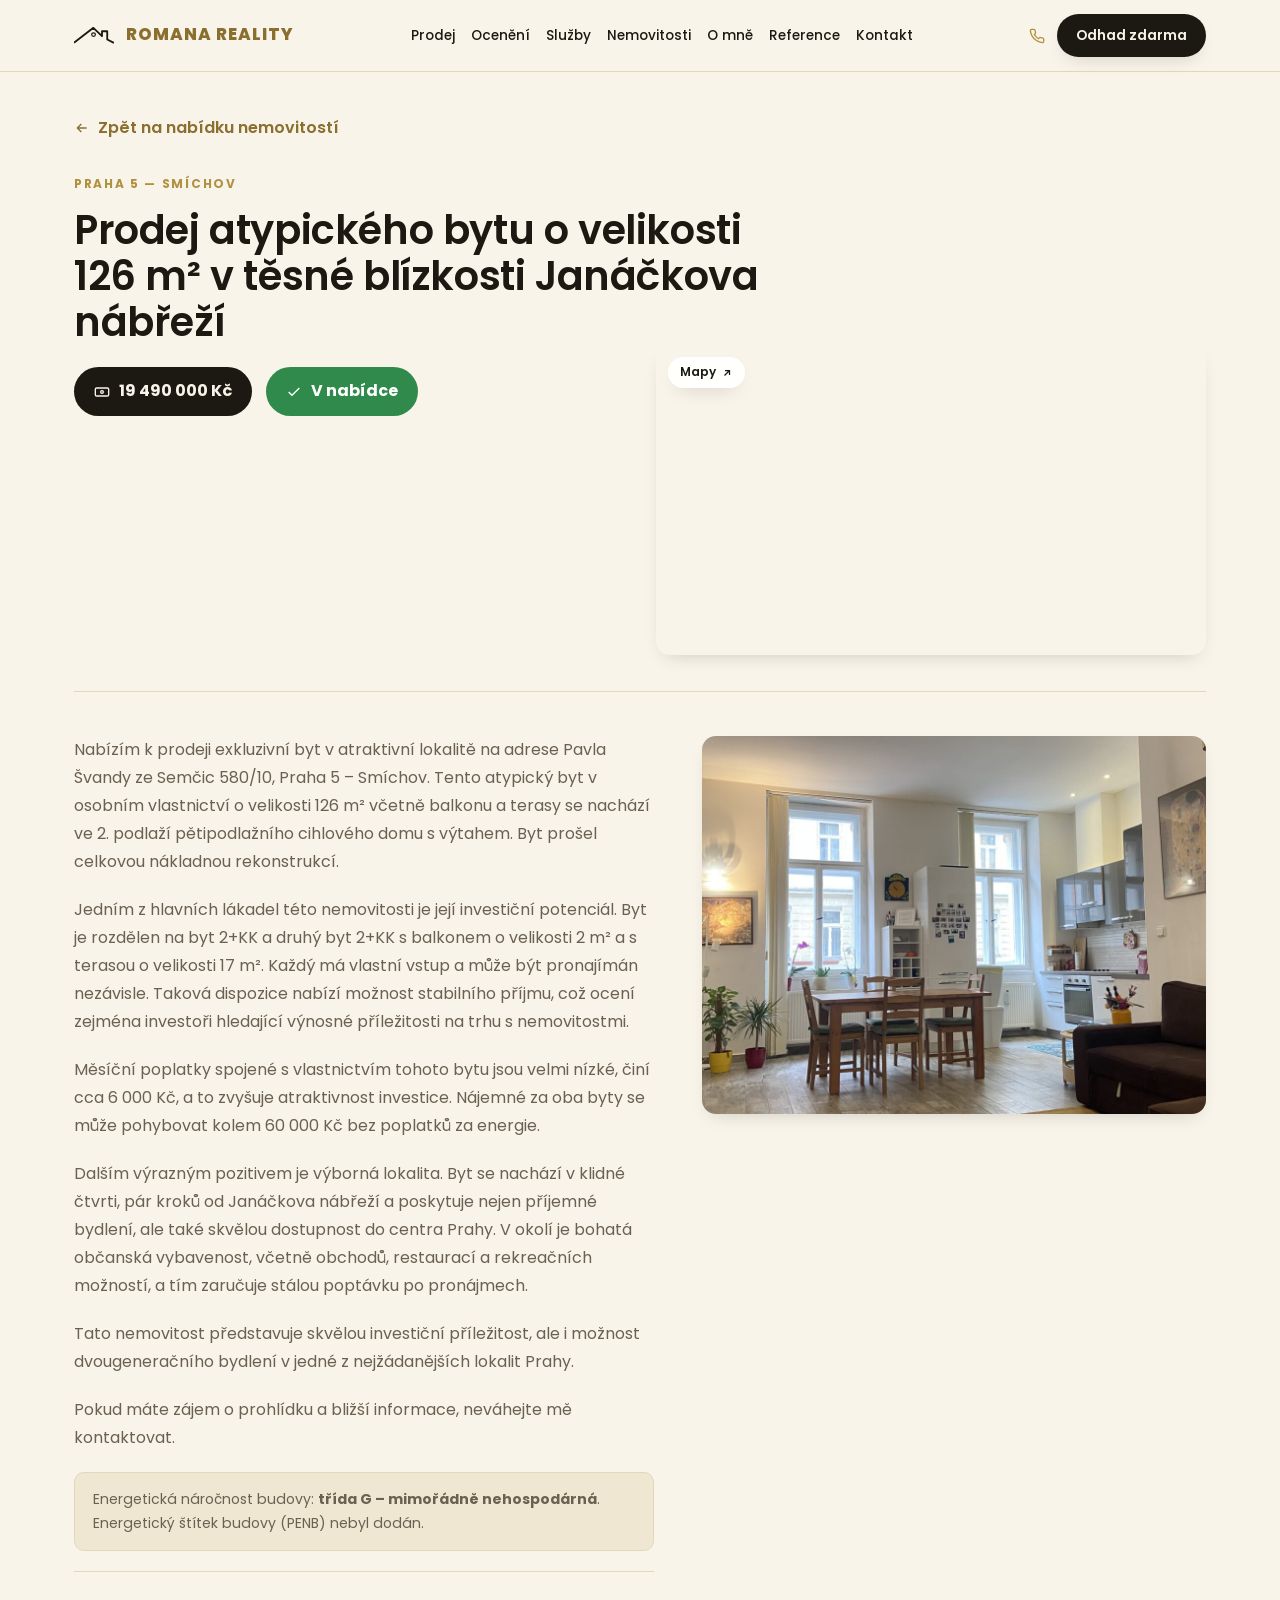
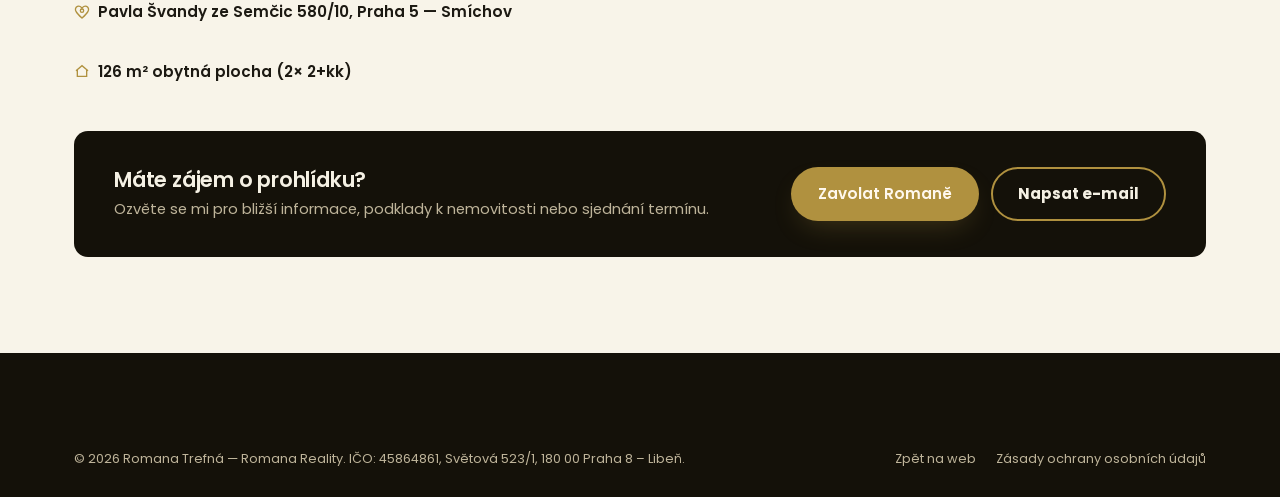
==== commit 16d804c7: "Add real interior photos to both Smíchov listings Replaces the placeholder graphics with the client'" ====
--- a/nemovitost-smichov-atypicky-byt.html
+++ b/nemovitost-smichov-atypicky-byt.html
@@ -11,6 +11,7 @@
 <meta property="og:title" content="Prodej atypického bytu 126 m² u Janáčkova nábřeží" />
 <meta property="og:description" content="Atypický byt 126 m² v cihlovém domě s výtahem, Pavla Švandy ze Semčic 580/10, Praha 5 – Smíchov. Rozdělen na dvě jednotky 2+kk s balkonem a terasou." />
 <meta property="og:url" content="https://www.romanareality.cz/nemovitost-smichov-atypicky-byt.html" />
+<meta property="og:image" content="https://www.romanareality.cz/images/nemovitost-smichov-atypicky-byt.jpg" />
 <link rel="preconnect" href="https://fonts.googleapis.com" />
 <link rel="preconnect" href="https://fonts.gstatic.com" crossorigin />
 <link href="https://fonts.googleapis.com/css2?family=Poppins:ital,wght@0,300;0,400;0,500;0,600;0,700;0,800;0,900;1,500&display=swap" rel="stylesheet" />
@@ -23,6 +24,7 @@
   "@context": "https://schema.org",
   "@type": "Apartment",
   "name": "Atypický byt 126 m² u Janáčkova nábřeží",
+  "image": "https://www.romanareality.cz/images/nemovitost-smichov-atypicky-byt.jpg",
   "description": "Atypický byt 126 m² v osobním vlastnictví, rozdělen na dvě jednotky 2+kk s balkonem a terasou. Cihlový dům s výtahem, Pavla Švandy ze Semčic 580/10, Praha 5 – Smíchov.",
   "floorSize": { "@type": "QuantitativeValue", "value": "126", "unitCode": "MTK" },
   "address": {
@@ -140,9 +142,7 @@
       </div>
 
       <div class="property-photo">
-        <div class="media-placeholder__fallback" role="img" aria-label="Interiér atypického bytu u Janáčkova nábřeží – ilustrační fotografie, doporučujeme nahradit reálnou">
-          <svg width="56" height="56" viewBox="0 0 24 24" fill="none" stroke="currentColor" stroke-width="1.4"><path d="M3 20h18M5 20V9l7-5 7 5v11M9 20v-6h6v6"/></svg>
-        </div>
+        <img src="images/nemovitost-smichov-atypicky-byt.jpg" alt="Kuchyň s jídelnou v atypickém bytě u Janáčkova nábřeží" width="1024" height="768" loading="lazy" />
       </div>
     </div>
 
--- a/css/style.css
+++ b/css/style.css
@@ -922,6 +922,13 @@
 .listing-card__media .media-placeholder__fallback {
   aspect-ratio: auto;
   height: 100%;
+}
+
+.listing-card__media img {
+  width: 100%;
+  height: 100%;
+  object-fit: cover;
+  display: block;
 }
 
 .listing-tag {
--- a/css/property.css
+++ b/css/property.css
@@ -105,6 +105,12 @@
   aspect-ratio: 4/5;
 }
 
+.property-photo img {
+  width: 100%;
+  height: auto;
+  display: block;
+}
+
 .property-energy {
   margin-top: 4px;
   margin-bottom: 20px;
